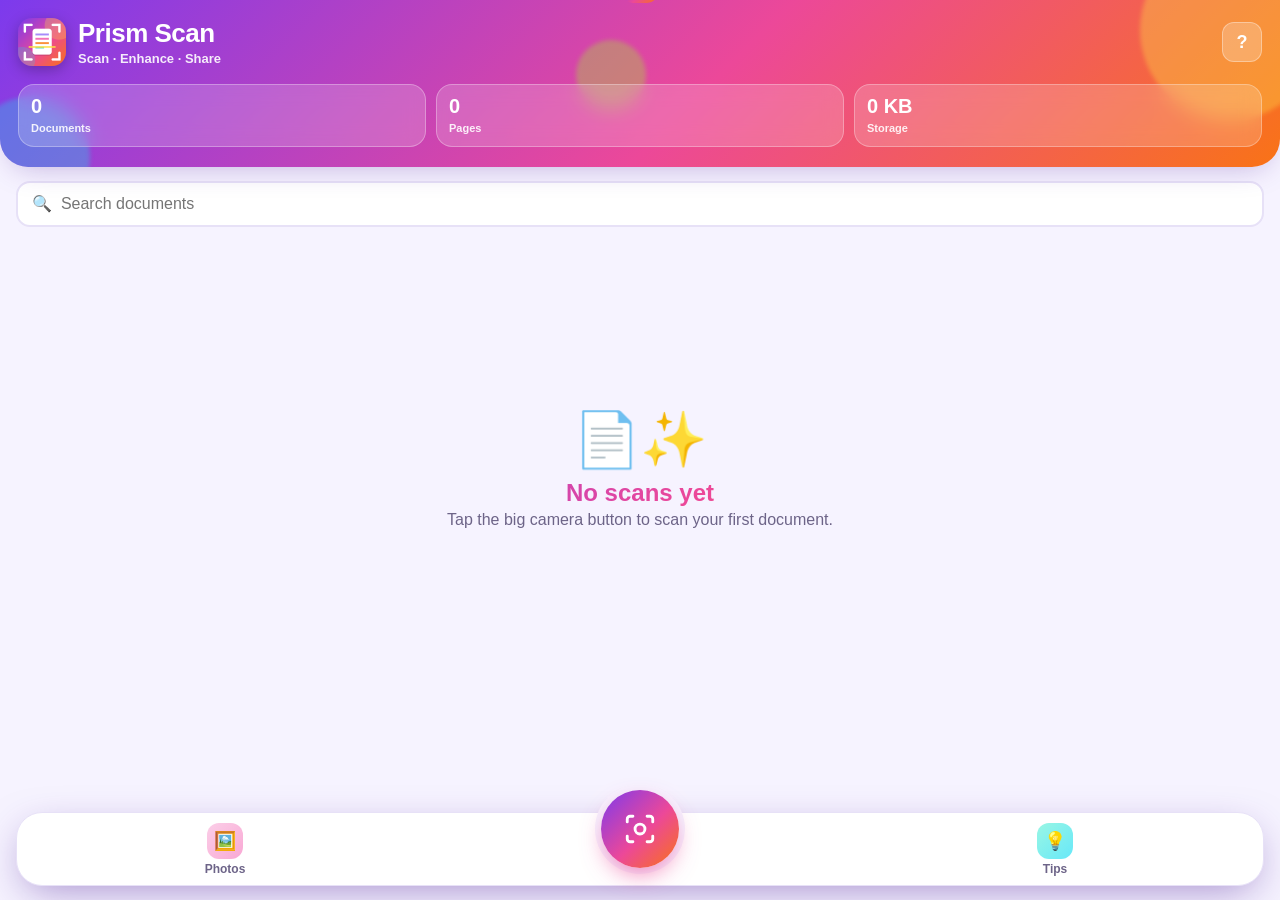
==== index.html @ 100fbf03 "Prism Scan: colorful document scanner PWA Co-Authored-By: Claude Opus 5.5 <noreply@anthropic.com>" ====
<!doctype html>
<html lang="en">
<head>
<meta charset="utf-8">
<meta name="viewport" content="width=device-width, initial-scale=1, viewport-fit=cover, user-scalable=no">
<title>Prism Scan</title>
<meta name="description" content="Scan, enhance and share documents. Works offline.">
<meta name="theme-color" content="#7c3aed">
<meta name="apple-mobile-web-app-capable" content="yes">
<meta name="mobile-web-app-capable" content="yes">
<meta name="apple-mobile-web-app-status-bar-style" content="black-translucent">
<meta name="apple-mobile-web-app-title" content="Prism Scan">
<link rel="apple-touch-icon" href="icons/apple-touch-icon.png">
<link rel="icon" type="image/png" href="icons/icon-192.png">
<link rel="manifest" href="manifest.webmanifest">
<link rel="stylesheet" href="styles.css">
</head>
<body>

<!-- ================= HOME ================= -->
<section id="view-home" class="view active">
  <header class="hero">
    <div class="hero-blobs"><i></i><i></i><i></i></div>
    <div class="hero-row">
      <img class="hero-logo" src="icons/icon-192.png" alt="">
      <div>
        <h1>Prism Scan</h1>
        <p>Scan · Enhance · Share</p>
      </div>
      <button class="icon-btn glass" id="btn-help" aria-label="Help">?</button>
    </div>
    <div class="stats">
      <div class="stat s1"><b id="stat-docs">0</b><span>Documents</span></div>
      <div class="stat s2"><b id="stat-pages">0</b><span>Pages</span></div>
      <div class="stat s3"><b id="stat-size">0 KB</b><span>Storage</span></div>
    </div>
  </header>

  <div id="install-banner" class="install-banner hidden">
    <span>📲 Install: tap <b>Share</b> then <b>Add to Home Screen</b></span>
    <button id="install-close" aria-label="Close">✕</button>
  </div>

  <div class="search-wrap">
    <input id="search" type="search" placeholder="🔍  Search documents" autocomplete="off">
  </div>

  <main id="doc-list" class="doc-list"></main>

  <div id="empty" class="empty hidden">
    <div class="empty-art">📄✨</div>
    <h2>No scans yet</h2>
    <p>Tap the big camera button to scan your first document.</p>
  </div>

  <nav class="dock">
    <button class="dock-btn" id="btn-import"><span class="dock-ic ic-pink">🖼️</span>Photos</button>
    <button class="fab" id="btn-scan" aria-label="Scan document">
      <svg viewBox="0 0 24 24" width="34" height="34" fill="none" stroke="#fff" stroke-width="2" stroke-linecap="round" stroke-linejoin="round"><path d="M3 7V5a2 2 0 0 1 2-2h2M17 3h2a2 2 0 0 1 2 2v2M21 17v2a2 2 0 0 1-2 2h-2M7 21H5a2 2 0 0 1-2-2v-2"/><circle cx="12" cy="12" r="3.5"/></svg>
    </button>
    <button class="dock-btn" id="btn-help2"><span class="dock-ic ic-teal">💡</span>Tips</button>
  </nav>
</section>

<!-- ================= CROP ================= -->
<section id="view-crop" class="view">
  <header class="bar">
    <button class="icon-btn" id="crop-back" aria-label="Back">‹</button>
    <h2>Adjust corners</h2>
    <span id="crop-queue" class="pill hidden"></span>
  </header>
  <div class="stage" id="crop-stage">
    <canvas id="crop-canvas"></canvas>
    <svg id="crop-svg"></svg>
    <canvas id="loupe" class="loupe hidden" width="240" height="240"></canvas>
    <div id="detect-status" class="detect-status hidden"></div>
  </div>
  <footer class="tools">
    <button class="tool" id="crop-auto"><span class="tool-ic g1">✨</span>Auto</button>
    <button class="tool" id="crop-full"><span class="tool-ic g2">⛶</span>Full</button>
    <button class="tool" id="crop-rotate"><span class="tool-ic g3">↻</span>Rotate</button>
    <button class="primary" id="crop-next">Next →</button>
  </footer>
</section>

<!-- ================= FILTER ================= -->
<section id="view-filter" class="view">
  <header class="bar">
    <button class="icon-btn" id="filter-back" aria-label="Back">‹</button>
    <h2>Enhance</h2>
    <button class="icon-btn" id="filter-rotate" aria-label="Rotate">↻</button>
  </header>
  <div class="stage preview-stage">
    <canvas id="filter-canvas"></canvas>
    <div id="filter-busy" class="busy hidden"><div class="spinner"></div></div>
  </div>
  <div class="filters" id="filters"></div>
  <footer class="tools">
    <button class="tool" id="filter-retake"><span class="tool-ic g4">📷</span>Retake</button>
    <button class="primary" id="filter-save">✓ Save page</button>
  </footer>
</section>

<!-- ================= DOCUMENT ================= -->
<section id="view-doc" class="view">
  <header class="bar color">
    <button class="icon-btn light" id="doc-back" aria-label="Back">‹</button>
    <h2 id="doc-title" class="doc-title">Document</h2>
    <button class="icon-btn light" id="doc-rename" aria-label="Rename">✎</button>
  </header>
  <div class="doc-meta" id="doc-meta"></div>
  <main class="page-grid" id="page-grid"></main>
  <footer class="doc-actions">
    <button class="act" id="doc-add"><span class="act-ic a1">📷</span>Add</button>
    <button class="act" id="doc-import"><span class="act-ic a2">🖼️</span>Photos</button>
    <button class="act" id="doc-pdf"><span class="act-ic a3">📕</span>PDF</button>
    <button class="act" id="doc-ocr"><span class="act-ic a4">🔤</span>Text</button>
    <button class="act" id="doc-delete"><span class="act-ic a5">🗑️</span>Delete</button>
  </footer>
</section>

<!-- ================= SHEETS ================= -->
<div id="sheet-backdrop" class="sheet-backdrop hidden"></div>

<div id="sheet-page" class="sheet full hidden">
  <header class="bar">
    <button class="icon-btn" data-close aria-label="Close">✕</button>
    <h2 id="page-label">Page</h2>
    <span></span>
  </header>
  <div class="page-view"><img id="page-img" alt="Scanned page"></div>
  <footer class="doc-actions">
    <button class="act" id="page-left"><span class="act-ic a1">◀</span>Move</button>
    <button class="act" id="page-right"><span class="act-ic a2">▶</span>Move</button>
    <button class="act" id="page-ocr"><span class="act-ic a4">🔤</span>Text</button>
    <button class="act" id="page-share"><span class="act-ic a3">📤</span>Share</button>
    <button class="act" id="page-delete"><span class="act-ic a5">🗑️</span>Delete</button>
  </footer>
</div>

<div id="sheet-ocr" class="sheet hidden">
  <div class="grab"></div>
  <h3>🔤 Extract text</h3>
  <div class="row">
    <label for="ocr-lang">Language</label>
    <select id="ocr-lang">
      <option value="eng">English</option>
      <option value="ara">Arabic</option>
      <option value="ben">Bengali</option>
      <option value="hin">Hindi</option>
      <option value="urd">Urdu</option>
      <option value="ind">Indonesian</option>
      <option value="msa">Malay</option>
      <option value="spa">Spanish</option>
      <option value="fra">French</option>
      <option value="deu">German</option>
      <option value="chi_sim">Chinese (Simplified)</option>
    </select>
    <button class="primary small" id="ocr-run">Start</button>
  </div>
  <div class="progress hidden" id="ocr-progress"><div></div><span></span></div>
  <textarea id="ocr-text" placeholder="Recognized text will appear here…" readonly></textarea>
  <div class="row end">
    <button class="ghost" id="ocr-copy">📋 Copy</button>
    <button class="ghost" id="ocr-share">📤 Share</button>
    <button class="ghost" data-close>Done</button>
  </div>
</div>

<div id="sheet-export" class="sheet hidden">
  <div class="grab"></div>
  <div class="export-art">📕</div>
  <h3 id="export-title">PDF ready</h3>
  <p id="export-info" class="muted"></p>
  <div class="col">
    <button class="primary" id="export-share">📤 Share / Save to Files</button>
    <button class="ghost" id="export-open">👁️ Open PDF</button>
    <button class="ghost" data-close>Close</button>
  </div>
</div>

<div id="sheet-help" class="sheet hidden">
  <div class="grab"></div>
  <h3>💡 Tips</h3>
  <ul class="tips">
    <li><b>Install:</b> in Safari tap <b>Share</b> then <b>Add to Home Screen</b>.</li>
    <li><b>Best scans:</b> put the paper on a dark, plain surface with good light.</li>
    <li><b>Corners:</b> drag the colored dots. A zoom bubble helps you place them exactly.</li>
    <li><b>Magic</b> filter whitens paper and sharpens text. <b>B&amp;W</b> is best for printing.</li>
    <li><b>Text</b> (OCR) needs internet the first time each language is used.</li>
    <li><b>Private:</b> scans stay on this phone. Export important PDFs to Files as a backup.</li>
  </ul>
  <div class="col"><button class="primary" data-close>Got it</button></div>
</div>

<div id="toast" class="toast"></div>

<input type="file" id="file-camera" accept="image/*" capture="environment" hidden>
<input type="file" id="file-photos" accept="image/*" multiple hidden>

<script src="app.js"></script>
</body>
</html>
---- styles.css ----
:root {
  --bg: #f6f3ff;
  --card: #ffffff;
  --text: #1e1537;
  --muted: #6d6488;
  --line: #e7e1f7;
  --violet: #7c3aed;
  --pink: #ec4899;
  --orange: #f97316;
  --amber: #f59e0b;
  --teal: #14b8a6;
  --sky: #0ea5e9;
  --lime: #84cc16;
  --red: #ef4444;
  --grad: linear-gradient(135deg, #7c3aed 0%, #ec4899 55%, #f97316 100%);
  --grad-cool: linear-gradient(135deg, #0ea5e9 0%, #14b8a6 100%);
  --shadow: 0 10px 30px -12px rgba(76, 29, 149, .35);
  --safe-top: env(safe-area-inset-top, 0px);
  --safe-bot: env(safe-area-inset-bottom, 0px);
  --stage: #120c24;
  color-scheme: light;
}
@media (prefers-color-scheme: dark) {
  :root {
    --bg: #0f0a1f;
    --card: #1b1433;
    --text: #f3efff;
    --muted: #a99fc8;
    --line: #2d2450;
    --shadow: 0 10px 30px -12px rgba(0, 0, 0, .7);
    --stage: #07040f;
    color-scheme: dark;
  }
}

* { box-sizing: border-box; -webkit-tap-highlight-color: transparent; }
html, body { margin: 0; height: 100%; }
body {
  font-family: -apple-system, BlinkMacSystemFont, "SF Pro Rounded", "Segoe UI", Roboto, sans-serif;
  background: var(--bg);
  color: var(--text);
  overflow: hidden;
  overscroll-behavior: none;
  -webkit-user-select: none;
  user-select: none;
}
button { font: inherit; color: inherit; border: 0; background: none; cursor: pointer; }
.hidden { display: none !important; }
.muted { color: var(--muted); }

/* ---------- views ---------- */
.view {
  position: fixed; inset: 0;
  display: none; flex-direction: column;
  background: var(--bg);
}
.view.active { display: flex; animation: fadeIn .22s ease; }
@keyframes fadeIn { from { opacity: 0; transform: translateY(8px); } to { opacity: 1; transform: none; } }

/* ---------- hero ---------- */
.hero {
  position: relative; overflow: hidden;
  padding: calc(var(--safe-top) + 18px) 18px 20px;
  background: var(--grad);
  color: #fff;
  border-radius: 0 0 28px 28px;
  box-shadow: var(--shadow);
  flex-shrink: 0;
}
.hero-blobs i {
  position: absolute; border-radius: 50%; filter: blur(2px); opacity: .35;
}
.hero-blobs i:nth-child(1) { width: 180px; height: 180px; background: #fde047; top: -60px; right: -40px; }
.hero-blobs i:nth-child(2) { width: 120px; height: 120px; background: #22d3ee; bottom: -50px; left: -30px; }
.hero-blobs i:nth-child(3) { width: 70px; height: 70px; background: #a3e635; top: 40px; left: 45%; }
.hero-row { position: relative; display: flex; align-items: center; gap: 12px; }
.hero-logo { width: 48px; height: 48px; border-radius: 14px; box-shadow: 0 4px 14px rgba(0,0,0,.25); }
.hero h1 { margin: 0; font-size: 26px; letter-spacing: -.5px; }
.hero p { margin: 2px 0 0; opacity: .9; font-size: 13px; font-weight: 600; }
.hero-row > div { flex: 1; }
.stats { position: relative; display: grid; grid-template-columns: repeat(3, 1fr); gap: 10px; margin-top: 18px; }
.stat {
  background: rgba(255,255,255,.18); backdrop-filter: blur(10px); -webkit-backdrop-filter: blur(10px);
  border: 1px solid rgba(255,255,255,.3);
  border-radius: 16px; padding: 10px 12px;
}
.stat b { display: block; font-size: 20px; }
.stat span { font-size: 11px; opacity: .9; font-weight: 600; }

.icon-btn {
  width: 40px; height: 40px; border-radius: 12px;
  display: grid; place-items: center; font-size: 24px; font-weight: 700;
  color: var(--text);
}
.icon-btn.glass { background: rgba(255,255,255,.22); color: #fff; font-size: 18px; border: 1px solid rgba(255,255,255,.35); }
.icon-btn.light { color: #fff; }
.icon-btn:active { transform: scale(.92); }

.install-banner {
  margin: 12px 16px 0; padding: 10px 12px; border-radius: 14px;
  background: linear-gradient(90deg, #fef3c7, #fce7f3); color: #6b2154;
  display: flex; align-items: center; gap: 8px; font-size: 13px;
}
.install-banner span { flex: 1; }
.install-banner button { font-size: 16px; padding: 4px 8px; color: #6b2154; }

.search-wrap { padding: 14px 16px 6px; flex-shrink: 0; }
#search {
  width: 100%; padding: 12px 14px; border-radius: 14px;
  border: 2px solid var(--line); background: var(--card); color: var(--text);
  font-size: 16px; outline: none;
}
#search:focus { border-color: var(--pink); }

/* ---------- document list ---------- */
.doc-list {
  flex: 1; overflow-y: auto; -webkit-overflow-scrolling: touch;
  padding: 8px 16px calc(var(--safe-bot) + 120px);
  display: grid; grid-template-columns: repeat(auto-fill, minmax(150px, 1fr)); gap: 14px;
  align-content: start;
}
.doc-card {
  position: relative; text-align: left;
  background: var(--card); border-radius: 20px; padding: 8px;
  box-shadow: var(--shadow);
  animation: pop .25s ease backwards;
}
.doc-card:active { transform: scale(.97); }
@keyframes pop { from { opacity: 0; transform: scale(.92); } to { opacity: 1; transform: none; } }
.doc-thumb {
  position: relative; aspect-ratio: 3 / 4; border-radius: 14px; overflow: hidden;
  padding: 6px;
}
.doc-thumb img {
  width: 100%; height: 100%; object-fit: cover; border-radius: 9px; display: block;
  background: #fff; box-shadow: 0 4px 12px rgba(0,0,0,.2);
}
.doc-count {
  position: absolute; right: 12px; bottom: 12px;
  background: rgba(0,0,0,.6); color: #fff; font-size: 11px; font-weight: 700;
  padding: 3px 8px; border-radius: 999px;
}
.doc-name { margin: 8px 4px 0; font-weight: 700; font-size: 14px; white-space: nowrap; overflow: hidden; text-overflow: ellipsis; }
.doc-date { margin: 2px 4px 4px; font-size: 11px; color: var(--muted); }
.c0 { background: linear-gradient(135deg, #a78bfa, #ec4899); }
.c1 { background: linear-gradient(135deg, #38bdf8, #34d399); }
.c2 { background: linear-gradient(135deg, #fb923c, #f43f5e); }
.c3 { background: linear-gradient(135deg, #facc15, #f97316); }
.c4 { background: linear-gradient(135deg, #2dd4bf, #6366f1); }
.c5 { background: linear-gradient(135deg, #f472b6, #fbbf24); }

.empty { position: absolute; left: 0; right: 0; top: 52%; text-align: center; padding: 0 40px; transform: translateY(-50%); pointer-events: none; }
.empty-art { font-size: 54px; }
.empty h2 { margin: 8px 0 4px; background: var(--grad); -webkit-background-clip: text; background-clip: text; color: transparent; }
.empty p { color: var(--muted); margin: 0; }

/* ---------- dock ---------- */
.dock {
  position: fixed; left: 16px; right: 16px; bottom: calc(var(--safe-bot) + 14px);
  height: 74px; border-radius: 26px;
  background: var(--card); box-shadow: 0 12px 40px -10px rgba(76,29,149,.5);
  display: flex; align-items: center; justify-content: space-around;
  border: 1px solid var(--line);
}
.dock-btn { display: flex; flex-direction: column; align-items: center; gap: 3px; font-size: 12px; font-weight: 700; color: var(--muted); width: 80px; }
.dock-ic { width: 36px; height: 36px; border-radius: 12px; display: grid; place-items: center; font-size: 18px; }
.ic-pink { background: linear-gradient(135deg, #fbcfe8, #f9a8d4); }
.ic-teal { background: linear-gradient(135deg, #99f6e4, #67e8f9); }
.fab {
  width: 78px; height: 78px; border-radius: 50%;
  background: var(--grad); display: grid; place-items: center;
  margin-top: -40px;
  box-shadow: 0 10px 25px -5px rgba(236,72,153,.7), 0 0 0 6px var(--bg);
  animation: pulse 2.6s ease-in-out infinite;
}
.fab:active { transform: scale(.93); }
@keyframes pulse {
  0%, 100% { box-shadow: 0 10px 25px -5px rgba(236,72,153,.7), 0 0 0 6px var(--bg); }
  50% { box-shadow: 0 10px 35px -2px rgba(124,58,237,.8), 0 0 0 6px var(--bg); }
}

/* ---------- bars & stage ---------- */
.bar {
  display: flex; align-items: center; justify-content: space-between; gap: 8px;
  padding: calc(var(--safe-top) + 6px) 10px 6px;
  flex-shrink: 0;
}
.bar h2 { margin: 0; font-size: 17px; flex: 1; text-align: center; white-space: nowrap; overflow: hidden; text-overflow: ellipsis; }
.bar > span:empty { width: 40px; }
.bar.color { background: var(--grad); color: #fff; border-radius: 0 0 22px 22px; padding-bottom: 12px; box-shadow: var(--shadow); }
.pill { background: var(--grad); color: #fff; font-size: 12px; font-weight: 700; padding: 4px 10px; border-radius: 999px; }

.stage {
  position: relative; flex: 1; overflow: hidden;
  background: radial-gradient(circle at 30% 20%, #2e1065 0%, var(--stage) 60%);
  margin: 0 10px; border-radius: 22px;
  touch-action: none;
}
#crop-canvas { position: absolute; border-radius: 4px; }
#crop-svg { position: absolute; inset: 0; width: 100%; height: 100%; overflow: visible; }
.handle { cursor: grab; }
.loupe {
  position: absolute; width: 120px; height: 120px; border-radius: 50%;
  border: 4px solid #fff; box-shadow: 0 6px 20px rgba(0,0,0,.5); pointer-events: none;
  top: 12px; left: 12px; background: #000;
}
.detect-status {
  position: absolute; left: 50%; bottom: 14px; transform: translateX(-50%);
  background: rgba(0,0,0,.65); color: #fff; font-size: 13px; font-weight: 600;
  padding: 8px 14px; border-radius: 999px; white-space: nowrap;
  backdrop-filter: blur(8px); -webkit-backdrop-filter: blur(8px);
}
.preview-stage { display: grid; place-items: center; padding: 14px; }
#filter-canvas { max-width: 100%; max-height: 100%; border-radius: 6px; box-shadow: 0 10px 30px rgba(0,0,0,.5); background: #fff; }
.busy { position: absolute; inset: 0; display: grid; place-items: center; background: rgba(0,0,0,.25); }
.spinner {
  width: 44px; height: 44px; border-radius: 50%;
  border: 5px solid rgba(255,255,255,.25); border-top-color: #f472b6; border-right-color: #a78bfa;
  animation: spin .8s linear infinite;
}
@keyframes spin { to { transform: rotate(360deg); } }

.tools {
  display: flex; align-items: center; gap: 6px;
  padding: 12px 14px calc(var(--safe-bot) + 12px);
  flex-shrink: 0;
}
.tool { display: flex; flex-direction: column; align-items: center; gap: 4px; font-size: 11px; font-weight: 700; color: var(--muted); min-width: 56px; }
.tool-ic { width: 42px; height: 42px; border-radius: 14px; display: grid; place-items: center; font-size: 19px; color: #fff; }
.tool:active .tool-ic { transform: scale(.9); }
.g1 { background: linear-gradient(135deg, #a78bfa, #ec4899); }
.g2 { background: linear-gradient(135deg, #38bdf8, #14b8a6); }
.g3 { background: linear-gradient(135deg, #fbbf24, #f97316); }
.g4 { background: linear-gradient(135deg, #f472b6, #ef4444); }
.primary {
  margin-left: auto; flex: 1; max-width: 220px;
  background: var(--grad); color: #fff; font-weight: 800; font-size: 16px;
  padding: 15px 18px; border-radius: 16px;
  box-shadow: 0 10px 22px -8px rgba(236,72,153,.8);
}
.primary:active { transform: scale(.97); }
.primary:disabled { opacity: .5; }
.primary.small { flex: 0; padding: 10px 18px; font-size: 14px; margin-left: 0; }
.ghost {
  padding: 12px 16px; border-radius: 14px; font-weight: 700;
  background: var(--bg); border: 2px solid var(--line);
}

/* ---------- filters ---------- */
.filters {
  display: flex; gap: 10px; overflow-x: auto; padding: 14px 14px 2px;
  flex-shrink: 0; scrollbar-width: none;
}
.filters::-webkit-scrollbar { display: none; }
.chip { flex-shrink: 0; display: flex; flex-direction: column; align-items: center; gap: 5px; font-size: 12px; font-weight: 700; color: var(--muted); }
.chip canvas {
  width: 62px; height: 78px; object-fit: cover; border-radius: 12px; background: #fff;
  border: 3px solid transparent; box-shadow: 0 4px 10px rgba(0,0,0,.15);
}
.chip.on { color: var(--text); }
.chip.on canvas { border-color: var(--pink); box-shadow: 0 0 0 3px rgba(236,72,153,.25); }

/* ---------- document view ---------- */
.doc-title { cursor: pointer; }
.doc-meta { padding: 12px 18px 0; font-size: 13px; color: var(--muted); font-weight: 600; flex-shrink: 0; }
.page-grid {
  flex: 1; overflow-y: auto; padding: 12px 16px 20px;
  display: grid; grid-template-columns: repeat(auto-fill, minmax(100px, 1fr)); gap: 14px; align-content: start;
}
.page-card { position: relative; animation: pop .25s ease backwards; }
.page-card img {
  width: 100%; aspect-ratio: 3 / 4; object-fit: cover; border-radius: 12px; display: block;
  background: #fff; box-shadow: var(--shadow); border: 3px solid var(--card);
}
.page-num {
  position: absolute; top: -6px; left: -6px; min-width: 26px; height: 26px; border-radius: 13px;
  display: grid; place-items: center; font-size: 12px; font-weight: 800; color: #fff;
  background: var(--grad); box-shadow: 0 3px 8px rgba(0,0,0,.25); padding: 0 6px;
}
.page-card:active { transform: scale(.96); }
.doc-actions {
  display: flex; justify-content: space-around;
  padding: 10px 8px calc(var(--safe-bot) + 10px);
  background: var(--card); border-top: 1px solid var(--line); flex-shrink: 0;
}
.act { display: flex; flex-direction: column; align-items: center; gap: 4px; font-size: 11px; font-weight: 700; color: var(--muted); min-width: 56px; }
.act-ic { width: 44px; height: 44px; border-radius: 15px; display: grid; place-items: center; font-size: 19px; color: #fff; }
.act:active .act-ic { transform: scale(.9); }
.a1 { background: linear-gradient(135deg, #8b5cf6, #ec4899); }
.a2 { background: linear-gradient(135deg, #f472b6, #fb923c); }
.a3 { background: linear-gradient(135deg, #f43f5e, #f97316); }
.a4 { background: linear-gradient(135deg, #0ea5e9, #14b8a6); }
.a5 { background: linear-gradient(135deg, #64748b, #ef4444); }

/* ---------- sheets ---------- */
.sheet-backdrop { position: fixed; inset: 0; background: rgba(15,10,31,.55); z-index: 20; animation: fade .2s; }
@keyframes fade { from { opacity: 0; } }
.sheet {
  position: fixed; left: 0; right: 0; bottom: 0; z-index: 21;
  background: var(--card); border-radius: 26px 26px 0 0;
  padding: 10px 18px calc(var(--safe-bot) + 18px);
  max-height: 88vh; overflow-y: auto;
  animation: up .25s ease;
  -webkit-user-select: text; user-select: text;
}
@keyframes up { from { transform: translateY(100%); } }
.sheet.full { top: 0; border-radius: 0; padding: 0; display: flex; flex-direction: column; max-height: none; background: var(--bg); }
.sheet h3 { margin: 6px 0 12px; font-size: 20px; }
.grab { width: 44px; height: 5px; border-radius: 3px; background: var(--line); margin: 0 auto 10px; }
.row { display: flex; align-items: center; gap: 10px; margin: 10px 0; flex-wrap: wrap; }
.row.end { justify-content: flex-end; }
.col { display: flex; flex-direction: column; gap: 10px; margin-top: 14px; }
.col .primary { max-width: none; margin: 0; }
select {
  flex: 1; padding: 10px 12px; border-radius: 12px; font-size: 16px;
  border: 2px solid var(--line); background: var(--bg); color: var(--text);
}
textarea {
  width: 100%; min-height: 200px; padding: 12px; border-radius: 14px; font-size: 15px; line-height: 1.45;
  border: 2px solid var(--line); background: var(--bg); color: var(--text); resize: vertical;
}
.progress { position: relative; height: 26px; border-radius: 13px; background: var(--bg); overflow: hidden; margin: 8px 0; border: 2px solid var(--line); }
.progress div { position: absolute; inset: 0 auto 0 0; width: 0; background: var(--grad); transition: width .2s; }
.progress span { position: relative; display: block; text-align: center; line-height: 22px; font-size: 12px; font-weight: 700; }
.export-art { font-size: 56px; text-align: center; margin-top: 4px; }
#sheet-export h3, #sheet-export p { text-align: center; }
.tips { padding-left: 20px; line-height: 1.55; margin: 0; }
.tips li { margin-bottom: 8px; }
.tips li::marker { color: var(--pink); }

.page-view { flex: 1; display: grid; place-items: center; padding: 10px; overflow: hidden; }
.page-view img { max-width: 100%; max-height: 100%; border-radius: 6px; box-shadow: 0 10px 30px rgba(0,0,0,.35); background: #fff; }

/* ---------- toast ---------- */
.toast {
  position: fixed; left: 50%; top: calc(var(--safe-top) + 14px); z-index: 50;
  transform: translate(-50%, -150%); transition: transform .3s ease;
  background: var(--grad); color: #fff; font-weight: 700; font-size: 14px;
  padding: 11px 18px; border-radius: 999px; box-shadow: var(--shadow);
  max-width: calc(100% - 32px); text-align: center;
}
.toast.show { transform: translate(-50%, 0); }
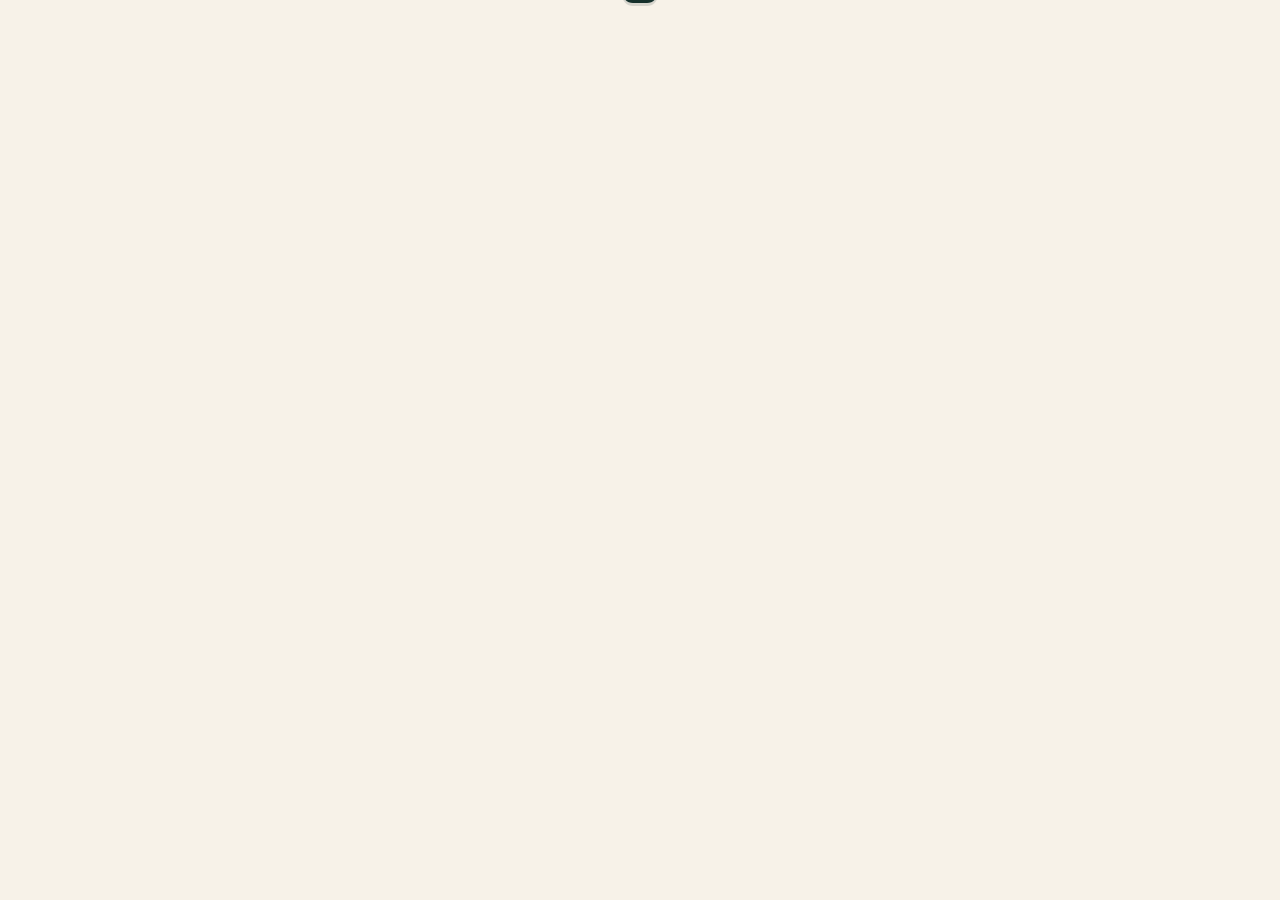
==== commit 02128431: "Redesign Prism Scan around a paper-and-ink workspace" ====
--- a/index.html
+++ b/index.html
@@ -2,10 +2,10 @@
 <html lang="en">
 <head>
 <meta charset="utf-8">
-<meta name="viewport" content="width=device-width, initial-scale=1, viewport-fit=cover, user-scalable=no">
+<meta name="viewport" content="width=device-width, initial-scale=1, viewport-fit=cover">
 <title>Prism Scan</title>
 <meta name="description" content="Scan, enhance and share documents. Works offline.">
-<meta name="theme-color" content="#7c3aed">
+<meta name="theme-color" content="#15302b">
 <meta name="apple-mobile-web-app-capable" content="yes">
 <meta name="mobile-web-app-capable" content="yes">
 <meta name="apple-mobile-web-app-status-bar-style" content="black-translucent">
@@ -18,48 +18,62 @@
 <body>
 
 <!-- ================= HOME ================= -->
-<section id="view-home" class="view active">
-  <header class="hero">
-    <div class="hero-blobs"><i></i><i></i><i></i></div>
-    <div class="hero-row">
-      <img class="hero-logo" src="icons/icon-192.png" alt="">
-      <div>
+<section id="view-home" class="view">
+  <header class="masthead">
+    <div class="masthead-inner">
+      <div class="wordmark">
+        <span class="prism-mark" aria-hidden="true"><i></i><i></i><i></i></span>
         <h1>Prism Scan</h1>
-        <p>Scan · Enhance · Share</p>
       </div>
-      <button class="icon-btn glass" id="btn-help" aria-label="Help">?</button>
-    </div>
-    <div class="stats">
-      <div class="stat s1"><b id="stat-docs">0</b><span>Documents</span></div>
-      <div class="stat s2"><b id="stat-pages">0</b><span>Pages</span></div>
-      <div class="stat s3"><b id="stat-size">0 KB</b><span>Storage</span></div>
-    </div>
-  </header>
-
-  <div id="install-banner" class="install-banner hidden">
-    <span>📲 Install: tap <b>Share</b> then <b>Add to Home Screen</b></span>
-    <button id="install-close" aria-label="Close">✕</button>
-  </div>
-
-  <div class="search-wrap">
-    <input id="search" type="search" placeholder="🔍  Search documents" autocomplete="off">
-  </div>
-
-  <main id="doc-list" class="doc-list"></main>
-
-  <div id="empty" class="empty hidden">
-    <div class="empty-art">📄✨</div>
-    <h2>No scans yet</h2>
-    <p>Tap the big camera button to scan your first document.</p>
-  </div>
-
-  <nav class="dock">
-    <button class="dock-btn" id="btn-import"><span class="dock-ic ic-pink">🖼️</span>Photos</button>
-    <button class="fab" id="btn-scan" aria-label="Scan document">
-      <svg viewBox="0 0 24 24" width="34" height="34" fill="none" stroke="#fff" stroke-width="2" stroke-linecap="round" stroke-linejoin="round"><path d="M3 7V5a2 2 0 0 1 2-2h2M17 3h2a2 2 0 0 1 2 2v2M21 17v2a2 2 0 0 1-2 2h-2M7 21H5a2 2 0 0 1-2-2v-2"/><circle cx="12" cy="12" r="3.5"/></svg>
-    </button>
-    <button class="dock-btn" id="btn-help2"><span class="dock-ic ic-teal">💡</span>Tips</button>
-  </nav>
+      <button class="help-link" id="btn-help">Help</button>
+    </div>
+  </header>
+
+  <div class="home-scroll">
+    <div class="workspace">
+      <aside class="scan-panel" aria-labelledby="scan-heading">
+        <div class="scan-intro">
+          <div class="scan-art" aria-hidden="true">
+            <i class="scan-paper"></i>
+            <i class="scan-frame"></i>
+          </div>
+          <h2 id="scan-heading">New scan</h2>
+          <p>Use your camera or import pages from Photos.</p>
+          <button class="capture-btn" id="btn-scan">Open camera <span aria-hidden="true">↗</span></button>
+          <button class="capture-btn secondary" id="btn-import">Import photos <span aria-hidden="true">+</span></button>
+        </div>
+        <div class="stats" aria-label="Library statistics">
+          <div class="stat s1"><b id="stat-docs">0</b><span>Docs</span></div>
+          <div class="stat s2"><b id="stat-pages">0</b><span>Pages</span></div>
+          <div class="stat s3"><b id="stat-size">0 KB</b><span>Storage</span></div>
+        </div>
+      </aside>
+
+      <main class="library" aria-labelledby="library-heading">
+        <div id="install-banner" class="install-banner hidden">
+          <span>Install on iPhone. Tap <b>Share</b>, then <b>Add to Home Screen</b>.</span>
+          <button id="install-close" aria-label="Close">✕</button>
+        </div>
+        <div id="android-install" class="install-banner android hidden">
+          <span>Install Prism Scan as an app</span>
+          <button id="android-install-btn" class="install-btn">Install</button>
+          <button id="android-install-close" aria-label="Close">✕</button>
+        </div>
+        <div class="library-heading">
+          <h2 id="library-heading">Documents</h2>
+          <div class="search-wrap">
+            <input id="search" type="search" placeholder="Search documents" aria-label="Search documents" autocomplete="off">
+          </div>
+        </div>
+        <div id="doc-list" class="doc-list"></div>
+        <div id="empty" class="empty hidden">
+          <div class="paper-stack" aria-hidden="true"><i></i></div>
+          <h3>No scans yet</h3>
+          <p>Your scanned documents will appear here.</p>
+        </div>
+      </main>
+    </div>
+  </div>
 </section>
 
 <!-- ================= CROP ================= -->
@@ -76,7 +90,7 @@
     <div id="detect-status" class="detect-status hidden"></div>
   </div>
   <footer class="tools">
-    <button class="tool" id="crop-auto"><span class="tool-ic g1">✨</span>Auto</button>
+    <button class="tool" id="crop-auto"><span class="tool-ic g1">⌖</span>Auto</button>
     <button class="tool" id="crop-full"><span class="tool-ic g2">⛶</span>Full</button>
     <button class="tool" id="crop-rotate"><span class="tool-ic g3">↻</span>Rotate</button>
     <button class="primary" id="crop-next">Next →</button>
@@ -96,7 +110,7 @@
   </div>
   <div class="filters" id="filters"></div>
   <footer class="tools">
-    <button class="tool" id="filter-retake"><span class="tool-ic g4">📷</span>Retake</button>
+    <button class="tool" id="filter-retake"><span class="tool-ic g4">↺</span>Retake</button>
     <button class="primary" id="filter-save">✓ Save page</button>
   </footer>
 </section>
@@ -111,11 +125,11 @@
   <div class="doc-meta" id="doc-meta"></div>
   <main class="page-grid" id="page-grid"></main>
   <footer class="doc-actions">
-    <button class="act" id="doc-add"><span class="act-ic a1">📷</span>Add</button>
-    <button class="act" id="doc-import"><span class="act-ic a2">🖼️</span>Photos</button>
-    <button class="act" id="doc-pdf"><span class="act-ic a3">📕</span>PDF</button>
-    <button class="act" id="doc-ocr"><span class="act-ic a4">🔤</span>Text</button>
-    <button class="act" id="doc-delete"><span class="act-ic a5">🗑️</span>Delete</button>
+    <button class="act" id="doc-add"><span class="act-ic a1">+</span>Add</button>
+    <button class="act" id="doc-import"><span class="act-ic a2">▧</span>Photos</button>
+    <button class="act" id="doc-pdf"><span class="act-ic a3">↓</span>PDF</button>
+    <button class="act" id="doc-ocr"><span class="act-ic a4">Aa</span>Text</button>
+    <button class="act" id="doc-delete"><span class="act-ic a5">×</span>Delete</button>
   </footer>
 </section>
 
@@ -130,17 +144,59 @@
   </header>
   <div class="page-view"><img id="page-img" alt="Scanned page"></div>
   <footer class="doc-actions">
-    <button class="act" id="page-left"><span class="act-ic a1">◀</span>Move</button>
-    <button class="act" id="page-right"><span class="act-ic a2">▶</span>Move</button>
-    <button class="act" id="page-ocr"><span class="act-ic a4">🔤</span>Text</button>
-    <button class="act" id="page-share"><span class="act-ic a3">📤</span>Share</button>
-    <button class="act" id="page-delete"><span class="act-ic a5">🗑️</span>Delete</button>
-  </footer>
+    <button class="act" id="page-left"><span class="act-ic a1">←</span>Earlier</button>
+    <button class="act" id="page-right"><span class="act-ic a2">→</span>Later</button>
+    <button class="act" id="page-sign"><span class="act-ic a6">✎</span>Sign</button>
+    <button class="act" id="page-ocr"><span class="act-ic a4">Aa</span>Text</button>
+    <button class="act" id="page-share"><span class="act-ic a3">↑</span>Share</button>
+    <button class="act" id="page-delete"><span class="act-ic a5">×</span>Delete</button>
+  </footer>
+</div>
+
+<div id="sheet-sign" class="sheet full hidden">
+  <header class="bar">
+    <button class="icon-btn" data-close aria-label="Close">✕</button>
+    <h2>Sign page</h2>
+    <button class="icon-btn" id="sign-revert" aria-label="Remove all signatures" title="Remove all signatures">↺</button>
+  </header>
+  <div class="sign-stage" id="sign-stage">
+    <img id="sign-page" alt="Page to sign">
+    <div id="sign-box" class="sign-box hidden">
+      <img id="sign-img" alt="Signature" draggable="false">
+      <span class="sign-resize" id="sign-resize" aria-label="Resize"></span>
+    </div>
+    <div id="sign-hint" class="sign-hint">Pick a signature below, then drag it into place</div>
+  </div>
+  <div class="sig-list" id="sig-list"></div>
+  <footer class="tools">
+    <button class="tool" id="sign-new"><span class="tool-ic g1">✎</span>New</button>
+    <button class="primary" id="sign-apply" disabled>✓ Apply signature</button>
+  </footer>
+</div>
+
+<div id="sheet-pad" class="sheet hidden">
+  <div class="grab"></div>
+  <h3>Draw your signature</h3>
+  <div class="pad-wrap">
+    <canvas id="pad"></canvas>
+    <div class="pad-line"></div>
+    <span class="pad-ph" id="pad-ph">Sign here with your finger</span>
+  </div>
+  <div class="row">
+    <div class="inks" id="inks">
+      <button class="ink on" data-ink="#111827" style="--ink:#111827" aria-label="Black ink"></button>
+      <button class="ink" data-ink="#1d4ed8" style="--ink:#1d4ed8" aria-label="Blue ink"></button>
+      <button class="ink" data-ink="#7c3aed" style="--ink:#7c3aed" aria-label="Purple ink"></button>
+      <button class="ink" data-ink="#dc2626" style="--ink:#dc2626" aria-label="Red ink"></button>
+    </div>
+    <button class="ghost" id="pad-clear">Clear</button>
+  </div>
+  <div class="col"><button class="primary" id="pad-save">Save signature</button></div>
 </div>
 
 <div id="sheet-ocr" class="sheet hidden">
   <div class="grab"></div>
-  <h3>🔤 Extract text</h3>
+  <h3>Extract text</h3>
   <div class="row">
     <label for="ocr-lang">Language</label>
     <select id="ocr-lang">
@@ -161,36 +217,41 @@
   <div class="progress hidden" id="ocr-progress"><div></div><span></span></div>
   <textarea id="ocr-text" placeholder="Recognized text will appear here…" readonly></textarea>
   <div class="row end">
-    <button class="ghost" id="ocr-copy">📋 Copy</button>
-    <button class="ghost" id="ocr-share">📤 Share</button>
+    <button class="ghost" id="ocr-copy">Copy</button>
+    <button class="ghost" id="ocr-share">Share</button>
     <button class="ghost" data-close>Done</button>
   </div>
 </div>
 
 <div id="sheet-export" class="sheet hidden">
   <div class="grab"></div>
-  <div class="export-art">📕</div>
   <h3 id="export-title">PDF ready</h3>
   <p id="export-info" class="muted"></p>
   <div class="col">
     <button class="primary" id="export-share">📤 Share / Save to Files</button>
-    <button class="ghost" id="export-open">👁️ Open PDF</button>
+    <button class="ghost" id="export-open">Open PDF</button>
     <button class="ghost" data-close>Close</button>
   </div>
 </div>
 
 <div id="sheet-help" class="sheet hidden">
   <div class="grab"></div>
-  <h3>💡 Tips</h3>
+  <h3>Tips</h3>
   <ul class="tips">
-    <li><b>Install:</b> in Safari tap <b>Share</b> then <b>Add to Home Screen</b>.</li>
+    <li><b>Install on iPhone:</b> in Safari tap <b>•••</b> or <b>Share</b>, then <b>Add to Home Screen</b>.</li>
+    <li><b>Install on Android:</b> in Chrome tap <b>⋮</b>, then <b>Install app</b> (or <b>Add to Home screen</b>).</li>
+    <li><b>Sign:</b> open a page and tap <b>Sign</b>. Your saved signatures stay on this phone.</li>
     <li><b>Best scans:</b> put the paper on a dark, plain surface with good light.</li>
     <li><b>Corners:</b> drag the colored dots. A zoom bubble helps you place them exactly.</li>
     <li><b>Magic</b> filter whitens paper and sharpens text. <b>B&amp;W</b> is best for printing.</li>
     <li><b>Text</b> (OCR) needs internet the first time each language is used.</li>
     <li><b>Private:</b> scans stay on this phone. Export important PDFs to Files as a backup.</li>
   </ul>
-  <div class="col"><button class="primary" data-close>Got it</button></div>
+  <div class="col">
+    <button class="primary hidden" id="tips-install">Install app</button>
+    <a class="ghost video-link" href="tutorial.html">Watch the install video</a>
+    <button class="primary" data-close>Got it</button>
+  </div>
 </div>
 
 <div id="toast" class="toast"></div>
--- a/styles.css
+++ b/styles.css
@@ -1,34 +1,29 @@
 :root {
-  --bg: #f6f3ff;
-  --card: #ffffff;
-  --text: #1e1537;
-  --muted: #6d6488;
-  --line: #e7e1f7;
-  --violet: #7c3aed;
-  --pink: #ec4899;
-  --orange: #f97316;
-  --amber: #f59e0b;
-  --teal: #14b8a6;
-  --sky: #0ea5e9;
-  --lime: #84cc16;
-  --red: #ef4444;
-  --grad: linear-gradient(135deg, #7c3aed 0%, #ec4899 55%, #f97316 100%);
-  --grad-cool: linear-gradient(135deg, #0ea5e9 0%, #14b8a6 100%);
-  --shadow: 0 10px 30px -12px rgba(76, 29, 149, .35);
+  --bg: #f7f2e8;
+  --card: #fffcf5;
+  --text: #182e29;
+  --muted: #52635a;
+  --line: #c5cec2;
+  --ink: #15302b;
+  --accent: #176650;
+  --focus: #2063b1;
+  --stage: #172520;
+  --shadow: 0 3px 0 rgba(21, 48, 43, .14);
   --safe-top: env(safe-area-inset-top, 0px);
   --safe-bot: env(safe-area-inset-bottom, 0px);
-  --stage: #120c24;
   color-scheme: light;
 }
+
 @media (prefers-color-scheme: dark) {
   :root {
-    --bg: #0f0a1f;
-    --card: #1b1433;
-    --text: #f3efff;
-    --muted: #a99fc8;
-    --line: #2d2450;
-    --shadow: 0 10px 30px -12px rgba(0, 0, 0, .7);
-    --stage: #07040f;
+    --bg: #17231f;
+    --card: #22332c;
+    --text: #f4f2e7;
+    --muted: #bbc9bd;
+    --line: #536a5e;
+    --accent: #176650;
+    --focus: #96c6ff;
+    --shadow: 0 3px 0 rgba(0, 0, 0, .32);
     color-scheme: dark;
   }
 }
@@ -36,7 +31,7 @@
 * { box-sizing: border-box; -webkit-tap-highlight-color: transparent; }
 html, body { margin: 0; height: 100%; }
 body {
-  font-family: -apple-system, BlinkMacSystemFont, "SF Pro Rounded", "Segoe UI", Roboto, sans-serif;
+  font-family: -apple-system, BlinkMacSystemFont, "Segoe UI", Roboto, sans-serif;
   background: var(--bg);
   color: var(--text);
   overflow: hidden;
@@ -57,126 +52,139 @@
 .view.active { display: flex; animation: fadeIn .22s ease; }
 @keyframes fadeIn { from { opacity: 0; transform: translateY(8px); } to { opacity: 1; transform: none; } }
 
-/* ---------- hero ---------- */
-.hero {
-  position: relative; overflow: hidden;
-  padding: calc(var(--safe-top) + 18px) 18px 20px;
-  background: var(--grad);
-  color: #fff;
-  border-radius: 0 0 28px 28px;
-  box-shadow: var(--shadow);
+/* ---------- home ---------- */
+.masthead {
   flex-shrink: 0;
-}
-.hero-blobs i {
-  position: absolute; border-radius: 50%; filter: blur(2px); opacity: .35;
-}
-.hero-blobs i:nth-child(1) { width: 180px; height: 180px; background: #fde047; top: -60px; right: -40px; }
-.hero-blobs i:nth-child(2) { width: 120px; height: 120px; background: #22d3ee; bottom: -50px; left: -30px; }
-.hero-blobs i:nth-child(3) { width: 70px; height: 70px; background: #a3e635; top: 40px; left: 45%; }
-.hero-row { position: relative; display: flex; align-items: center; gap: 12px; }
-.hero-logo { width: 48px; height: 48px; border-radius: 14px; box-shadow: 0 4px 14px rgba(0,0,0,.25); }
-.hero h1 { margin: 0; font-size: 26px; letter-spacing: -.5px; }
-.hero p { margin: 2px 0 0; opacity: .9; font-size: 13px; font-weight: 600; }
-.hero-row > div { flex: 1; }
-.stats { position: relative; display: grid; grid-template-columns: repeat(3, 1fr); gap: 10px; margin-top: 18px; }
-.stat {
-  background: rgba(255,255,255,.18); backdrop-filter: blur(10px); -webkit-backdrop-filter: blur(10px);
-  border: 1px solid rgba(255,255,255,.3);
-  border-radius: 16px; padding: 10px 12px;
-}
-.stat b { display: block; font-size: 20px; }
-.stat span { font-size: 11px; opacity: .9; font-weight: 600; }
+  padding: var(--safe-top) max(20px, env(safe-area-inset-right)) 0 max(20px, env(safe-area-inset-left));
+  background: var(--ink);
+  color: #fffcf5;
+}
+.masthead-inner {
+  display: flex; align-items: center; justify-content: space-between;
+  min-height: 66px; max-width: 1120px; margin: auto;
+}
+.wordmark { display: flex; align-items: center; gap: 12px; }
+.wordmark h1 { margin: 0; font-size: 23px; letter-spacing: -.035em; }
+.prism-mark { display: flex; align-items: center; gap: 3px; transform: skewY(-18deg); }
+.prism-mark i { width: 7px; height: 23px; background: #ff9e73; }
+.prism-mark i:nth-child(2) { background: #f8d765; }
+.prism-mark i:nth-child(3) { background: #a9dbbd; }
+.help-link { min-height: 44px; padding: 0 14px; border: 1px solid #779588; border-radius: 5px; font-weight: 700; }
+
+.home-scroll { flex: 1; min-height: 0; overflow-y: auto; }
+.workspace {
+  display: grid; grid-template-columns: minmax(250px, .9fr) minmax(0, 2fr);
+  align-items: start; gap: 28px; max-width: 1160px; margin: auto;
+  padding: 28px max(20px, env(safe-area-inset-right)) calc(var(--safe-bot) + 28px) max(20px, env(safe-area-inset-left));
+}
+.scan-intro { position: relative; padding: 22px; background: #ffa77e; color: #15302b; border: 1px solid #15302b; border-radius: 8px; box-shadow: 0 4px 0 #15302b; }
+.scan-intro h2, .library-heading h2, .empty h3 { font-family: Georgia, "Times New Roman", serif; letter-spacing: -.045em; }
+.scan-intro h2 { margin: 0; font-size: clamp(34px, 4vw, 48px); line-height: 1; }
+.scan-intro p { max-width: 23ch; margin: 10px 0 20px; font-size: 14px; line-height: 1.45; }
+.scan-art { position: relative; width: 90px; height: 86px; margin: 0 0 18px; }
+.scan-paper { position: absolute; inset: 7px 23px; background: #fffaf0; border: 2px solid #15302b; transform: rotate(-12deg); }
+.scan-paper::after {
+  content: ""; position: absolute; inset: 16px 8px;
+  background: repeating-linear-gradient(to bottom, #81a08c 0 2px, transparent 2px 7px);
+}
+.scan-frame {
+  position: absolute; inset: 0; border: 2px solid #15302b; border-radius: 7px;
+  clip-path: polygon(0 0, 25% 0, 25% 26%, 75% 26%, 75% 0, 100% 0, 100% 100%, 75% 100%, 75% 74%, 25% 74%, 25% 100%, 0 100%);
+}
+.scan-art::after { content: ""; position: absolute; inset: 49% 0 auto; border-top: 2px solid #15302b; }
+.capture-btn {
+  width: 100%; display: flex; justify-content: space-between; align-items: center;
+  min-height: 48px; gap: 8px; padding: 9px 13px; border: 1px solid #15302b; border-radius: 5px;
+  background: #15302b; color: #fffaf0; font-weight: 750; text-align: left;
+}
+.capture-btn.secondary { margin-top: 8px; background: #ffe0c9; color: #15302b; }
+.capture-btn span { font-size: 20px; line-height: 1; }
+.stats { display: grid; grid-template-columns: repeat(3, minmax(0, 1fr)); margin-top: 15px; gap: 6px; }
+.stat { padding: 9px 7px; border-radius: 5px; color: #15302b; }
+.stat b { display: block; font-size: clamp(13px, 2vw, 18px); overflow-wrap: anywhere; font-variant-numeric: tabular-nums; }
+.stat span { font-size: 11px; font-weight: 650; }
+.s1 { background: #f5d46c; }
+.s2 { background: #addbc1; }
+.s3 { background: #bed4f4; }
 
 .icon-btn {
-  width: 40px; height: 40px; border-radius: 12px;
-  display: grid; place-items: center; font-size: 24px; font-weight: 700;
-  color: var(--text);
-}
-.icon-btn.glass { background: rgba(255,255,255,.22); color: #fff; font-size: 18px; border: 1px solid rgba(255,255,255,.35); }
+  width: 44px; height: 44px; border-radius: 6px;
+  display: grid; place-items: center; font-size: 24px; font-weight: 700; color: var(--text);
+}
 .icon-btn.light { color: #fff; }
-.icon-btn:active { transform: scale(.92); }
+.icon-btn:active, .capture-btn:active { transform: translateY(1px); }
+:where(button, input, textarea, select, a):focus-visible { outline: 2px solid var(--focus); outline-offset: 2px; }
+.masthead :focus-visible { outline-color: #f5d46c; }
 
 .install-banner {
-  margin: 12px 16px 0; padding: 10px 12px; border-radius: 14px;
-  background: linear-gradient(90deg, #fef3c7, #fce7f3); color: #6b2154;
-  display: flex; align-items: center; gap: 8px; font-size: 13px;
+  margin-bottom: 12px; padding: 8px 12px; border-radius: 5px;
+  background: #f5d46c; color: #15302b; display: flex; align-items: center; gap: 8px; font-size: 13px;
 }
 .install-banner span { flex: 1; }
-.install-banner button { font-size: 16px; padding: 4px 8px; color: #6b2154; }
-
-.search-wrap { padding: 14px 16px 6px; flex-shrink: 0; }
+.install-banner button { min-height: 36px; padding: 4px 8px; }
+.library-heading {
+  display: flex; flex-wrap: wrap; align-items: center; justify-content: space-between; gap: 10px;
+  padding-bottom: 13px; border-bottom: 1px solid var(--line);
+}
+.library-heading h2 { margin: 0; font-size: clamp(32px, 4vw, 44px); line-height: 1; }
+.search-wrap { flex: 1 1 180px; max-width: 265px; }
 #search {
-  width: 100%; padding: 12px 14px; border-radius: 14px;
-  border: 2px solid var(--line); background: var(--card); color: var(--text);
-  font-size: 16px; outline: none;
-}
-#search:focus { border-color: var(--pink); }
-
-/* ---------- document list ---------- */
+  width: 100%; min-height: 44px; padding: 9px 12px; border-radius: 5px; border: 1px solid var(--line);
+  background: var(--card); color: var(--text); font: inherit; font-size: 16px;
+}
+#search::placeholder { color: var(--muted); }
+
 .doc-list {
-  flex: 1; overflow-y: auto; -webkit-overflow-scrolling: touch;
-  padding: 8px 16px calc(var(--safe-bot) + 120px);
-  display: grid; grid-template-columns: repeat(auto-fill, minmax(150px, 1fr)); gap: 14px;
-  align-content: start;
-}
+  display: grid; grid-template-columns: repeat(auto-fill, minmax(132px, 1fr)); gap: 12px;
+}
+.doc-list:not(:empty) { padding-top: 14px; }
 .doc-card {
-  position: relative; text-align: left;
-  background: var(--card); border-radius: 20px; padding: 8px;
-  box-shadow: var(--shadow);
-  animation: pop .25s ease backwards;
-}
-.doc-card:active { transform: scale(.97); }
-@keyframes pop { from { opacity: 0; transform: scale(.92); } to { opacity: 1; transform: none; } }
-.doc-thumb {
-  position: relative; aspect-ratio: 3 / 4; border-radius: 14px; overflow: hidden;
-  padding: 6px;
-}
-.doc-thumb img {
-  width: 100%; height: 100%; object-fit: cover; border-radius: 9px; display: block;
-  background: #fff; box-shadow: 0 4px 12px rgba(0,0,0,.2);
-}
+  min-width: 0; text-align: left; background: var(--card); border: 1px solid var(--line);
+  border-radius: 6px; padding: 6px; box-shadow: var(--shadow);
+}
+.doc-card:active { transform: translateY(1px); }
+.doc-thumb { position: relative; aspect-ratio: 3 / 4; overflow: hidden; padding: 10px; border-radius: 3px; }
+.doc-thumb img { width: 100%; height: 100%; object-fit: contain; display: block; background: #fff; }
 .doc-count {
-  position: absolute; right: 12px; bottom: 12px;
-  background: rgba(0,0,0,.6); color: #fff; font-size: 11px; font-weight: 700;
-  padding: 3px 8px; border-radius: 999px;
-}
-.doc-name { margin: 8px 4px 0; font-weight: 700; font-size: 14px; white-space: nowrap; overflow: hidden; text-overflow: ellipsis; }
-.doc-date { margin: 2px 4px 4px; font-size: 11px; color: var(--muted); }
-.c0 { background: linear-gradient(135deg, #a78bfa, #ec4899); }
-.c1 { background: linear-gradient(135deg, #38bdf8, #34d399); }
-.c2 { background: linear-gradient(135deg, #fb923c, #f43f5e); }
-.c3 { background: linear-gradient(135deg, #facc15, #f97316); }
-.c4 { background: linear-gradient(135deg, #2dd4bf, #6366f1); }
-.c5 { background: linear-gradient(135deg, #f472b6, #fbbf24); }
-
-.empty { position: absolute; left: 0; right: 0; top: 52%; text-align: center; padding: 0 40px; transform: translateY(-50%); pointer-events: none; }
-.empty-art { font-size: 54px; }
-.empty h2 { margin: 8px 0 4px; background: var(--grad); -webkit-background-clip: text; background-clip: text; color: transparent; }
-.empty p { color: var(--muted); margin: 0; }
-
-/* ---------- dock ---------- */
-.dock {
-  position: fixed; left: 16px; right: 16px; bottom: calc(var(--safe-bot) + 14px);
-  height: 74px; border-radius: 26px;
-  background: var(--card); box-shadow: 0 12px 40px -10px rgba(76,29,149,.5);
-  display: flex; align-items: center; justify-content: space-around;
-  border: 1px solid var(--line);
-}
-.dock-btn { display: flex; flex-direction: column; align-items: center; gap: 3px; font-size: 12px; font-weight: 700; color: var(--muted); width: 80px; }
-.dock-ic { width: 36px; height: 36px; border-radius: 12px; display: grid; place-items: center; font-size: 18px; }
-.ic-pink { background: linear-gradient(135deg, #fbcfe8, #f9a8d4); }
-.ic-teal { background: linear-gradient(135deg, #99f6e4, #67e8f9); }
-.fab {
-  width: 78px; height: 78px; border-radius: 50%;
-  background: var(--grad); display: grid; place-items: center;
-  margin-top: -40px;
-  box-shadow: 0 10px 25px -5px rgba(236,72,153,.7), 0 0 0 6px var(--bg);
-  animation: pulse 2.6s ease-in-out infinite;
-}
-.fab:active { transform: scale(.93); }
-@keyframes pulse {
-  0%, 100% { box-shadow: 0 10px 25px -5px rgba(236,72,153,.7), 0 0 0 6px var(--bg); }
-  50% { box-shadow: 0 10px 35px -2px rgba(124,58,237,.8), 0 0 0 6px var(--bg); }
+  position: absolute; right: 5px; bottom: 5px; padding: 3px 6px; border-radius: 3px;
+  background: #15302b; color: #fffaf0; font-size: 11px; font-weight: 700;
+}
+.doc-name { margin: 8px 3px 0; font-weight: 750; font-size: 14px; white-space: nowrap; overflow: hidden; text-overflow: ellipsis; }
+.doc-date { margin: 3px 3px 4px; font-size: 11px; color: var(--muted); }
+.c0 { background: #b8cced; }
+.c1 { background: #addbc1; }
+.c2 { background: #ffa77e; }
+.c3 { background: #f5d46c; }
+.c4 { background: #9ddbd6; }
+.c5 { background: #eebbd0; }
+.search-empty { grid-column: 1 / -1; margin: 10px 0; }
+
+.empty {
+  display: grid; justify-items: center; align-content: center; min-height: 320px;
+  margin-top: 14px; padding: 24px 14px; border: 1px dashed var(--line); border-radius: 6px;
+  background: var(--card); text-align: center;
+}
+.paper-stack { position: relative; width: 88px; height: 82px; margin-bottom: 14px; }
+.paper-stack::before, .paper-stack::after, .paper-stack i {
+  content: ""; position: absolute; inset: 6px 19px; border: 1px solid #15302b; border-radius: 2px;
+}
+.paper-stack::before { transform: translateX(-11px) rotate(-13deg); background: #f5d46c; }
+.paper-stack::after { transform: translateX(11px) rotate(12deg); background: #addbc1; }
+.paper-stack i { z-index: 1; background: #fffcf5; }
+.paper-stack i::after {
+  content: ""; position: absolute; inset: 16px 8px;
+  background: repeating-linear-gradient(to bottom, #81a08c 0 2px, transparent 2px 8px);
+}
+.empty h3 { margin: 0; font-size: 33px; }
+.empty p { margin: 5px 0 0; color: var(--muted); font-size: 14px; }
+
+@media (max-width: 660px) {
+  .workspace { grid-template-columns: minmax(0, 1fr); gap: 22px; padding-top: 18px; }
+  .scan-intro { padding: 16px; }
+  .scan-intro h2, .scan-intro p { padding-right: 76px; }
+  .scan-intro p { max-width: 42ch; }
+  .scan-art { position: absolute; top: 15px; right: 14px; margin: 0; transform: scale(.75); transform-origin: top right; }
+  .empty { min-height: 200px; }
 }
 
 /* ---------- bars & stage ---------- */
@@ -187,13 +195,13 @@
 }
 .bar h2 { margin: 0; font-size: 17px; flex: 1; text-align: center; white-space: nowrap; overflow: hidden; text-overflow: ellipsis; }
 .bar > span:empty { width: 40px; }
-.bar.color { background: var(--grad); color: #fff; border-radius: 0 0 22px 22px; padding-bottom: 12px; box-shadow: var(--shadow); }
-.pill { background: var(--grad); color: #fff; font-size: 12px; font-weight: 700; padding: 4px 10px; border-radius: 999px; }
+.bar.color { background: var(--ink); color: #fff; border-radius: 0 0 22px 22px; padding-bottom: 12px; box-shadow: var(--shadow); }
+.pill { background: var(--ink); color: #fff; font-size: 12px; font-weight: 700; padding: 4px 10px; border-radius: 999px; }
 
 .stage {
   position: relative; flex: 1; overflow: hidden;
-  background: radial-gradient(circle at 30% 20%, #2e1065 0%, var(--stage) 60%);
-  margin: 0 10px; border-radius: 22px;
+  background: var(--stage);
+  margin: 0 10px; border-radius: 7px;
   touch-action: none;
 }
 #crop-canvas { position: absolute; border-radius: 4px; }
@@ -226,23 +234,23 @@
   flex-shrink: 0;
 }
 .tool { display: flex; flex-direction: column; align-items: center; gap: 4px; font-size: 11px; font-weight: 700; color: var(--muted); min-width: 56px; }
-.tool-ic { width: 42px; height: 42px; border-radius: 14px; display: grid; place-items: center; font-size: 19px; color: #fff; }
+.tool-ic { width: 42px; height: 42px; border-radius: 7px; display: grid; place-items: center; font-size: 19px; color: #15302b; }
 .tool:active .tool-ic { transform: scale(.9); }
-.g1 { background: linear-gradient(135deg, #a78bfa, #ec4899); }
-.g2 { background: linear-gradient(135deg, #38bdf8, #14b8a6); }
-.g3 { background: linear-gradient(135deg, #fbbf24, #f97316); }
-.g4 { background: linear-gradient(135deg, #f472b6, #ef4444); }
+.g1 { background: #bed4f4; }
+.g2 { background: #addbc1; }
+.g3 { background: #f5d46c; }
+.g4 { background: #ffa77e; }
 .primary {
   margin-left: auto; flex: 1; max-width: 220px;
-  background: var(--grad); color: #fff; font-weight: 800; font-size: 16px;
-  padding: 15px 18px; border-radius: 16px;
-  box-shadow: 0 10px 22px -8px rgba(236,72,153,.8);
+  background: var(--accent); color: #fff; font-weight: 800; font-size: 16px;
+  padding: 15px 18px; border-radius: 7px;
+  box-shadow: var(--shadow);
 }
 .primary:active { transform: scale(.97); }
 .primary:disabled { opacity: .5; }
 .primary.small { flex: 0; padding: 10px 18px; font-size: 14px; margin-left: 0; }
 .ghost {
-  padding: 12px 16px; border-radius: 14px; font-weight: 700;
+  padding: 12px 16px; border-radius: 7px; font-weight: 700;
   background: var(--bg); border: 2px solid var(--line);
 }
 
@@ -254,11 +262,11 @@
 .filters::-webkit-scrollbar { display: none; }
 .chip { flex-shrink: 0; display: flex; flex-direction: column; align-items: center; gap: 5px; font-size: 12px; font-weight: 700; color: var(--muted); }
 .chip canvas {
-  width: 62px; height: 78px; object-fit: cover; border-radius: 12px; background: #fff;
+  width: 62px; height: 78px; object-fit: cover; border-radius: 7px; background: #fff;
   border: 3px solid transparent; box-shadow: 0 4px 10px rgba(0,0,0,.15);
 }
 .chip.on { color: var(--text); }
-.chip.on canvas { border-color: var(--pink); box-shadow: 0 0 0 3px rgba(236,72,153,.25); }
+.chip.on canvas { border-color: var(--focus); box-shadow: 0 0 0 3px rgba(236,72,153,.25); }
 
 /* ---------- document view ---------- */
 .doc-title { cursor: pointer; }
@@ -267,15 +275,15 @@
   flex: 1; overflow-y: auto; padding: 12px 16px 20px;
   display: grid; grid-template-columns: repeat(auto-fill, minmax(100px, 1fr)); gap: 14px; align-content: start;
 }
-.page-card { position: relative; animation: pop .25s ease backwards; }
+.page-card { position: relative;  }
 .page-card img {
-  width: 100%; aspect-ratio: 3 / 4; object-fit: cover; border-radius: 12px; display: block;
+  width: 100%; aspect-ratio: 3 / 4; object-fit: cover; border-radius: 7px; display: block;
   background: #fff; box-shadow: var(--shadow); border: 3px solid var(--card);
 }
 .page-num {
   position: absolute; top: -6px; left: -6px; min-width: 26px; height: 26px; border-radius: 13px;
   display: grid; place-items: center; font-size: 12px; font-weight: 800; color: #fff;
-  background: var(--grad); box-shadow: 0 3px 8px rgba(0,0,0,.25); padding: 0 6px;
+  background: var(--ink); box-shadow: 0 3px 8px rgba(0,0,0,.25); padding: 0 6px;
 }
 .page-card:active { transform: scale(.96); }
 .doc-actions {
@@ -283,21 +291,21 @@
   padding: 10px 8px calc(var(--safe-bot) + 10px);
   background: var(--card); border-top: 1px solid var(--line); flex-shrink: 0;
 }
-.act { display: flex; flex-direction: column; align-items: center; gap: 4px; font-size: 11px; font-weight: 700; color: var(--muted); min-width: 56px; }
-.act-ic { width: 44px; height: 44px; border-radius: 15px; display: grid; place-items: center; font-size: 19px; color: #fff; }
+.act { display: flex; flex-direction: column; align-items: center; gap: 4px; font-size: 11px; font-weight: 700; color: var(--muted); flex: 1; min-width: 0; padding-inline: 0; }
+.act-ic { width: min(44px, 100%); height: 44px; border-radius: 7px; display: grid; place-items: center; font-size: 19px; color: #15302b; }
 .act:active .act-ic { transform: scale(.9); }
-.a1 { background: linear-gradient(135deg, #8b5cf6, #ec4899); }
-.a2 { background: linear-gradient(135deg, #f472b6, #fb923c); }
-.a3 { background: linear-gradient(135deg, #f43f5e, #f97316); }
-.a4 { background: linear-gradient(135deg, #0ea5e9, #14b8a6); }
-.a5 { background: linear-gradient(135deg, #64748b, #ef4444); }
+.a1 { background: #f5d46c; }
+.a2 { background: #ffa77e; }
+.a3 { background: #bed4f4; }
+.a4 { background: #addbc1; }
+.a5 { background: #f3b6a9; }
 
 /* ---------- sheets ---------- */
 .sheet-backdrop { position: fixed; inset: 0; background: rgba(15,10,31,.55); z-index: 20; animation: fade .2s; }
 @keyframes fade { from { opacity: 0; } }
 .sheet {
   position: fixed; left: 0; right: 0; bottom: 0; z-index: 21;
-  background: var(--card); border-radius: 26px 26px 0 0;
+  background: var(--card); border-radius: 7px 26px 0 0;
   padding: 10px 18px calc(var(--safe-bot) + 18px);
   max-height: 88vh; overflow-y: auto;
   animation: up .25s ease;
@@ -312,31 +320,95 @@
 .col { display: flex; flex-direction: column; gap: 10px; margin-top: 14px; }
 .col .primary { max-width: none; margin: 0; }
 select {
-  flex: 1; padding: 10px 12px; border-radius: 12px; font-size: 16px;
+  flex: 1; padding: 10px 12px; border-radius: 7px; font-size: 16px;
   border: 2px solid var(--line); background: var(--bg); color: var(--text);
 }
 textarea {
-  width: 100%; min-height: 200px; padding: 12px; border-radius: 14px; font-size: 15px; line-height: 1.45;
+  width: 100%; min-height: 200px; padding: 12px; border-radius: 7px; font-size: 15px; line-height: 1.45;
   border: 2px solid var(--line); background: var(--bg); color: var(--text); resize: vertical;
 }
 .progress { position: relative; height: 26px; border-radius: 13px; background: var(--bg); overflow: hidden; margin: 8px 0; border: 2px solid var(--line); }
-.progress div { position: absolute; inset: 0 auto 0 0; width: 0; background: var(--grad); transition: width .2s; }
+.progress div { position: absolute; inset: 0 auto 0 0; width: 0; background: var(--ink); transition: width .2s; }
 .progress span { position: relative; display: block; text-align: center; line-height: 22px; font-size: 12px; font-weight: 700; }
-.export-art { font-size: 56px; text-align: center; margin-top: 4px; }
 #sheet-export h3, #sheet-export p { text-align: center; }
+.video-link { display: block; text-align: center; text-decoration: none; color: var(--text); }
 .tips { padding-left: 20px; line-height: 1.55; margin: 0; }
 .tips li { margin-bottom: 8px; }
-.tips li::marker { color: var(--pink); }
+.tips li::marker { color: var(--focus); }
 
 .page-view { flex: 1; display: grid; place-items: center; padding: 10px; overflow: hidden; }
 .page-view img { max-width: 100%; max-height: 100%; border-radius: 6px; box-shadow: 0 10px 30px rgba(0,0,0,.35); background: #fff; }
+
+/* ---------- android install ---------- */
+.install-banner.android { background: #addbc1; color: #134e4a; }
+.install-banner.android button { color: #134e4a; }
+.install-banner .install-btn {
+  background: #15302b; color: #fff !important;
+  font-weight: 800; font-size: 13px; padding: 7px 14px !important; border-radius: 999px;
+}
+.a6 { background: #d9c9f3; }
+
+/* ---------- signatures ---------- */
+.sign-stage {
+  position: relative; flex: 1; margin: 0 10px; border-radius: 7px; overflow: hidden;
+  background: var(--stage);
+  touch-action: none;
+}
+#sign-page { position: absolute; background: #fff; border-radius: 4px; box-shadow: 0 10px 30px rgba(0,0,0,.45); }
+.sign-box {
+  position: absolute; border: 2px dashed #f472b6; border-radius: 8px; background: rgba(244,114,182,.08);
+  touch-action: none; cursor: move;
+}
+.sign-box img { width: 100%; height: 100%; display: block; pointer-events: none; -webkit-user-drag: none; }
+.sign-resize {
+  position: absolute; right: -14px; bottom: -14px; width: 28px; height: 28px; border-radius: 50%;
+  background: var(--ink); border: 3px solid #fff; box-shadow: 0 2px 8px rgba(0,0,0,.35); cursor: nwse-resize;
+}
+.sign-resize::after { content: "⤡"; position: absolute; inset: 0; display: grid; place-items: center; color: #fff; font-size: 13px; font-weight: 900; }
+.sign-hint {
+  position: absolute; left: 50%; bottom: 14px; transform: translateX(-50%);
+  background: rgba(0,0,0,.65); color: #fff; font-size: 13px; font-weight: 600;
+  padding: 8px 14px; border-radius: 999px; width: max-content; max-width: calc(100% - 24px); text-align: center; pointer-events: none;
+}
+.sig-list { display: flex; gap: 10px; overflow-x: auto; padding: 14px 14px 2px; flex-shrink: 0; scrollbar-width: none; }
+.sig-list::-webkit-scrollbar { display: none; }
+.sig-tile {
+  position: relative; flex-shrink: 0; width: 120px; height: 64px; border-radius: 7px;
+  background: #fff; border: 3px solid var(--line); display: grid; place-items: center; padding: 6px;
+}
+.sig-tile img { max-width: 100%; max-height: 100%; pointer-events: none; }
+.sig-tile.on { border-color: var(--focus); box-shadow: 0 0 0 3px rgba(236,72,153,.25); }
+.sig-tile.add { background: var(--bg); border-style: dashed; color: var(--muted); font-weight: 800; font-size: 13px; }
+.sig-del {
+  position: absolute; top: -8px; right: -8px; width: 24px; height: 24px; border-radius: 50%;
+  background: #ef4444; color: #fff; font-size: 12px; font-weight: 900; display: grid; place-items: center;
+  border: 2px solid var(--card);
+}
+.pad-wrap {
+  position: relative; height: 210px; border-radius: 7px; background: #fff; overflow: hidden;
+  border: 3px solid transparent; background-clip: padding-box;
+  box-shadow: 0 0 0 3px #f9a8d4 inset, 0 8px 24px -12px rgba(124,58,237,.6);
+  touch-action: none;
+}
+#pad { position: absolute; inset: 0; width: 100%; height: 100%; touch-action: none; }
+.pad-line { position: absolute; left: 24px; right: 24px; bottom: 52px; height: 2px; background: repeating-linear-gradient(90deg, #d8b4fe 0 10px, transparent 10px 16px); pointer-events: none; }
+.pad-ph { position: absolute; left: 0; right: 0; top: 50%; transform: translateY(-80%); text-align: center; color: #c4b5fd; font-weight: 700; pointer-events: none; }
+.inks { display: flex; gap: 10px; flex: 1; }
+.ink { width: 34px; height: 34px; border-radius: 50%; background: var(--ink); border: 3px solid var(--card); box-shadow: 0 0 0 2px var(--line); }
+.ink.on { box-shadow: 0 0 0 3px var(--focus); }
 
 /* ---------- toast ---------- */
 .toast {
   position: fixed; left: 50%; top: calc(var(--safe-top) + 14px); z-index: 50;
   transform: translate(-50%, -150%); transition: transform .3s ease;
-  background: var(--grad); color: #fff; font-weight: 700; font-size: 14px;
+  background: var(--ink); color: #fff; font-weight: 700; font-size: 14px;
   padding: 11px 18px; border-radius: 999px; box-shadow: var(--shadow);
   max-width: calc(100% - 32px); text-align: center;
 }
 .toast.show { transform: translate(-50%, 0); }
+
+
+@media (prefers-reduced-motion: reduce) {
+  .view.active, .sheet, .sheet-backdrop { animation: none; }
+  .toast { transition: none; }
+}
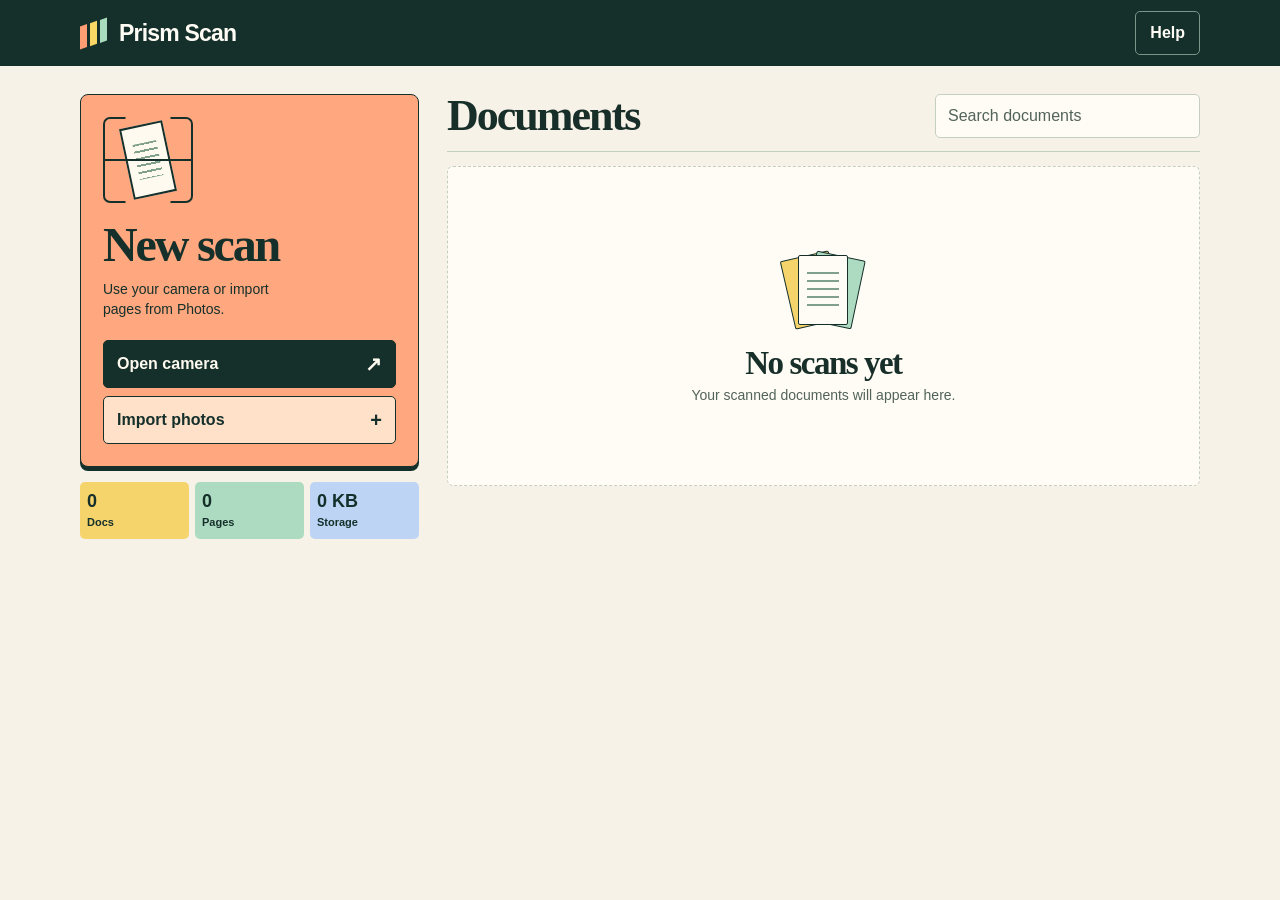
==== commit 24a8c9c4: "Show the library at launch" ====
--- a/index.html
+++ b/index.html
@@ -18,7 +18,7 @@
 <body>
 
 <!-- ================= HOME ================= -->
-<section id="view-home" class="view">
+<section id="view-home" class="view active">
   <header class="masthead">
     <div class="masthead-inner">
       <div class="wordmark">
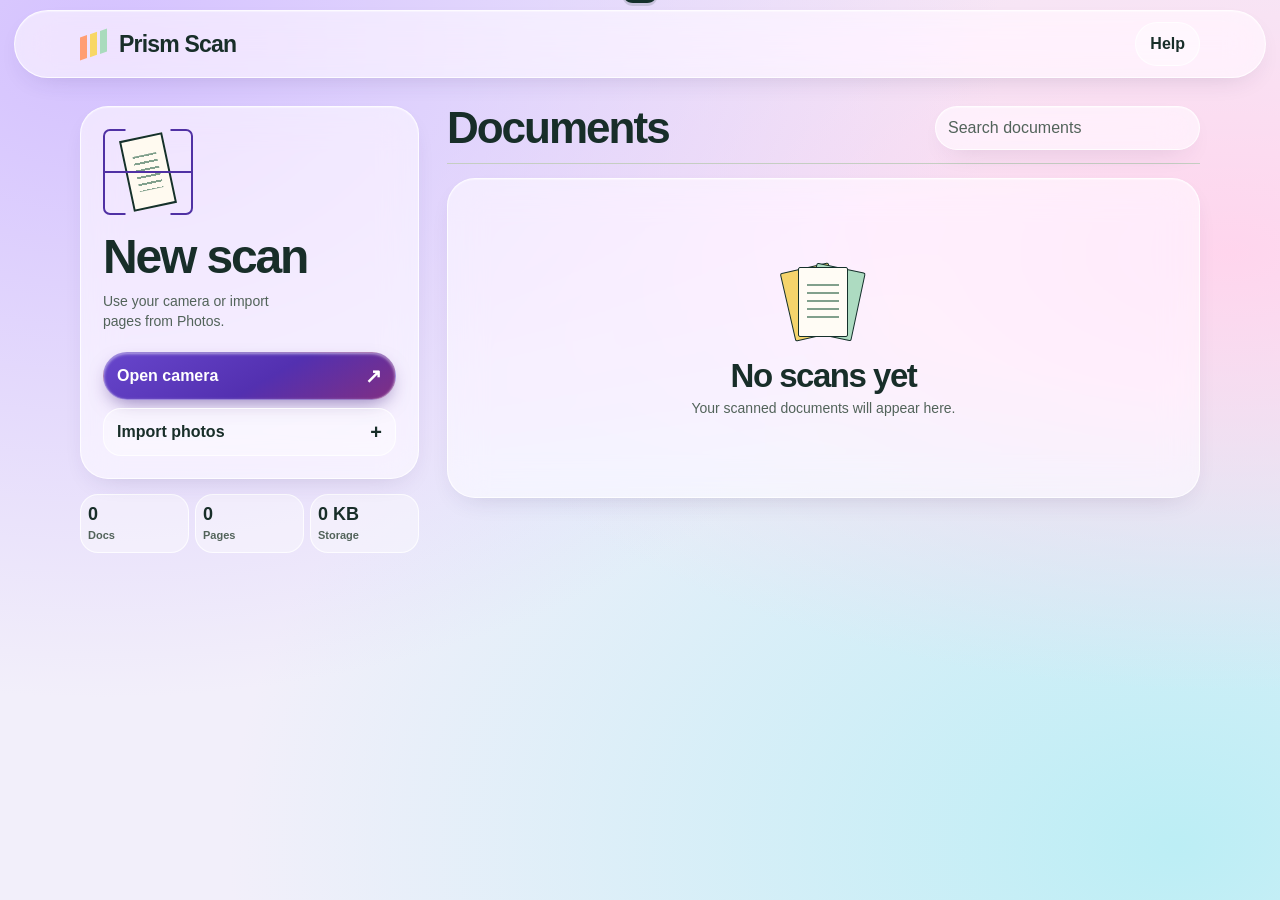
==== commit 8af8785f: "Give Prism Scan a Liquid Glass design" ====
--- a/index.html
+++ b/index.html
@@ -5,7 +5,8 @@
 <meta name="viewport" content="width=device-width, initial-scale=1, viewport-fit=cover">
 <title>Prism Scan</title>
 <meta name="description" content="Scan, enhance and share documents. Works offline.">
-<meta name="theme-color" content="#15302b">
+<meta name="theme-color" content="#eee8fa" media="(prefers-color-scheme: light)">
+<meta name="theme-color" content="#211832" media="(prefers-color-scheme: dark)">
 <meta name="apple-mobile-web-app-capable" content="yes">
 <meta name="mobile-web-app-capable" content="yes">
 <meta name="apple-mobile-web-app-status-bar-style" content="black-translucent">
--- a/styles.css
+++ b/styles.css
@@ -412,3 +412,112 @@
   .view.active, .sheet, .sheet-backdrop { animation: none; }
   .toast { transition: none; }
 }
+
+/* Liquid Glass surfaces. Document previews stay opaque for accurate editing. */
+:root {
+  --glass-wallpaper: radial-gradient(ellipse at 8% 5%, #d4c1ff 0%, transparent 54%),
+    radial-gradient(ellipse at 96% 28%, #ffd5ed 0%, transparent 48%),
+    radial-gradient(ellipse at 92% 94%, #bceef5 0%, transparent 57%), #f2effa;
+  --glass-fill: rgba(255, 255, 255, .56);
+  --glass-rim: rgba(255, 255, 255, .8);
+  --glass-glint: rgba(255, 255, 255, .4);
+  --glass-shadow: rgba(53, 40, 96, .24);
+  --glass-accent: linear-gradient(150deg, #6746cc, #5330b0 56%, #802f83);
+  --glass-focus: #5031a4;
+}
+
+@media (prefers-color-scheme: dark) {
+  :root {
+    --glass-wallpaper: radial-gradient(ellipse at 8% 5%, #38235b 0%, transparent 54%),
+      radial-gradient(ellipse at 96% 28%, #50233f 0%, transparent 48%),
+      radial-gradient(ellipse at 92% 94%, #133748 0%, transparent 57%), #110e20;
+    --glass-fill: rgba(31, 24, 52, .76);
+    --glass-rim: rgba(228, 218, 255, .25);
+    --glass-glint: rgba(244, 232, 255, .13);
+    --glass-shadow: rgba(0, 0, 0, .52);
+    --glass-focus: #e1cdff;
+  }
+}
+
+body, .view, .sheet.full { background: var(--glass-wallpaper); }
+.masthead, .scan-intro, .empty, .bar, .bar.color, .doc-card, #search, .tools, .doc-actions,
+.sheet:not(.full), .ghost, .install-banner, .install-banner.android {
+  background: var(--glass-fill);
+  border: 1px solid var(--glass-rim);
+  box-shadow: inset 0 1px 1px var(--glass-glint), 0 10px 28px -15px var(--glass-shadow);
+  -webkit-backdrop-filter: blur(18px) saturate(155%);
+  backdrop-filter: blur(18px) saturate(155%);
+}
+
+.masthead {
+  margin: calc(var(--safe-top) + 10px) 14px 0;
+  padding: 0 16px;
+  border-radius: 999px;
+  color: var(--text);
+}
+.scan-intro, .empty {
+  color: var(--text);
+  border-radius: 28px;
+}
+.scan-intro h2, .library-heading h2, .empty h3 { font-family: inherit; }
+.scan-intro p, .stat span { color: var(--muted); }
+.scan-art { color: var(--glass-focus); }
+.scan-frame, .scan-art::after { border-color: currentColor; }
+.help-link, .capture-btn.secondary, .stat, .icon-btn {
+  color: var(--text);
+  background: var(--glass-glint);
+  border: 1px solid var(--glass-rim);
+  border-radius: 18px;
+}
+.help-link, #search, .ghost, .capture-btn { border-radius: 999px; }
+#search::placeholder { color: var(--muted); }
+.doc-card { border-radius: 22px; }
+.doc-thumb { border-radius: 16px; }
+.stage, .sign-stage { border-radius: 24px; }
+.doc-count, .page-num { border-radius: 999px; }
+.tool-ic, .act-ic {
+  border-radius: 50%;
+  box-shadow: inset 0 1px 2px rgba(255,255,255,.65), inset 0 -4px 8px rgba(55,35,100,.15);
+}
+.capture-btn:not(.secondary), .primary, .pill, .install-banner .install-btn {
+  background: var(--glass-accent);
+  color: #fff;
+  border: 1px solid rgba(255,255,255,.38);
+  box-shadow: inset 0 1px 3px rgba(255,255,255,.55), 0 8px 20px -7px rgba(62,30,126,.6);
+}
+.primary { border-radius: 999px; }
+.bar, .bar.color {
+  color: var(--text);
+  margin: calc(var(--safe-top) + 6px) 10px 8px;
+  padding: 5px 8px;
+  border-radius: 999px;
+}
+.bar .icon-btn.light { color: var(--text); }
+.tools, .doc-actions {
+  margin: 8px 10px calc(var(--safe-bot) + 8px);
+  padding: 8px;
+  border-radius: 24px;
+}
+.install-banner, .install-banner.android {
+  color: var(--text);
+  border-radius: 20px;
+}
+.install-banner button, .install-banner.android button { color: var(--text); }
+.install-banner .install-btn { color: #fff; }
+.sheet:not(.full) { border-radius: 30px 30px 0 0; }
+.sheet-backdrop { background: rgba(17, 12, 33, .46); }
+.masthead :focus-visible, button:focus-visible, a:focus-visible, input:focus-visible, select:focus-visible, textarea:focus-visible {
+  outline: 2px solid var(--glass-focus);
+  outline-offset: 2px;
+}
+
+@supports not ((backdrop-filter: blur(1px)) or (-webkit-backdrop-filter: blur(1px))) {
+  :root { --glass-fill: var(--card); }
+}
+@media (prefers-reduced-transparency: reduce) {
+  :root { --glass-fill: var(--card); }
+}
+@media (prefers-reduced-motion: reduce) {
+  .view.active, .doc-card, .page-card, .sheet, .sheet-backdrop { animation: none; }
+  .toast { transition: none; }
+}
